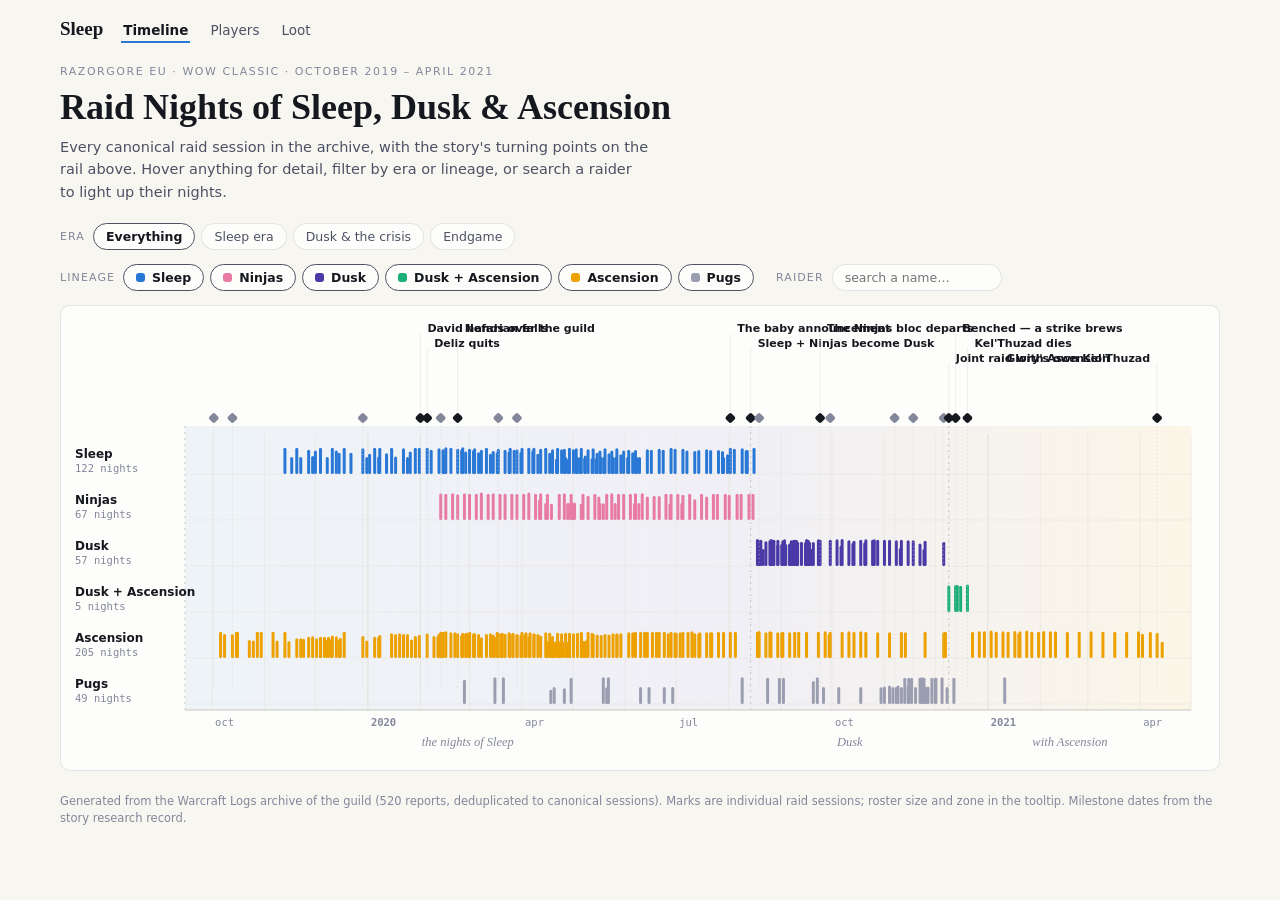
==== index.html @ 6b413aa3 "Mark missed raids in timeline and player strips (fixes #3)" ====
<!doctype html>
<html lang="en">
<head>
<meta charset="utf-8">
<meta name="viewport" content="width=device-width, initial-scale=1">
<title>Sleep — raid nights 2019–2021</title>
<link rel="stylesheet" href="assets/site.css">
<link rel="icon" href="data:image/svg+xml,<svg xmlns=%22http://www.w3.org/2000/svg%22 viewBox=%220 0 100 100%22><text y=%22.9em%22 font-size=%2290%22>🌙</text></svg>">
<script src="assets/shared.js"></script>
</head>
<body>
<div class="wrap">
  <p class="eyebrow">Razorgore EU · WoW Classic · October 2019 – April 2021</p>
  <h1>Raid Nights of Sleep, Dusk &amp; Ascension</h1>
  <p class="lede">
    Every canonical raid session in the archive, with the story's turning
    points on the rail above. Hover anything for detail, filter by era or
    lineage, or search a raider to light up their nights.
  </p>

  <div class="chipgroup" style="margin-bottom:14px; gap:14px 22px;">
    <span class="chipgroup" id="ranges" role="group" aria-label="Time range">
      <span class="grouplabel">Era</span>
      <button class="chip" data-r="all" aria-pressed="true">Everything</button>
      <button class="chip" data-r="sleep" aria-pressed="false">Sleep era</button>
      <button class="chip" data-r="dusk" aria-pressed="false">Dusk &amp; the crisis</button>
      <button class="chip" data-r="end" aria-pressed="false">Endgame</button>
    </span>
    <span class="chipgroup" id="legend" role="group" aria-label="Lineages">
      <span class="grouplabel">Lineage</span>
    </span>
    <span class="chipgroup">
      <span class="grouplabel">Raider</span>
      <input id="player" class="text" list="players" placeholder="search a name…"
             autocomplete="off" spellcheck="false" style="border-radius:999px; width:170px; padding:5px 12px; font-size:12.5px;">
      <datalist id="players"></datalist>
      <button class="chip" id="clearplayer" hidden>clear</button>
    </span>
  </div>
  <p id="playerline" style="margin:-6px 0 12px; font-size:13px; color:var(--ink-2);" hidden></p>

  <div class="board"><svg id="viz" role="img" aria-label="Timeline of raid sessions by guild lineage with story milestones"><text x="20" y="40" fill="var(--muted)">loading…</text></svg></div>

  <footer class="site">
    Generated from the Warcraft Logs archive of the guild (520 reports,
    deduplicated to canonical sessions). Marks are individual raid
    sessions; roster size and zone in the tooltip. Milestone dates from
    the story research record.
  </footer>
</div>

<script>
const MILESTONES = [
  ["2019-10-02","First raid with Artimis","Mixed-guild Molten Core — the earliest confirmed raid containing Artimis.",0],
  ["2019-10-13","The hunter diary begins","Onyxia and an 8/10 Molten Core clear; Artimis starts organizing the hunters.",0],
  ["2019-12-29","Ragnaros down, the Choker drops","The kill screenshot survives; the neck later fuels the guild's first loot dispute.",0],
  ["2020-02-01","David hands over the guild","Discord ownership transfers; Artimis is guild leader in practice.",1],
  ["2020-02-05","Deliz quits","Criticism of healers and the caster-first Choker policy; he leaves the game the same night.",1],
  ["2020-02-13","Blackwing Lair opens","Sleep enters on day one.",0],
  ["2020-02-23","Nefarian falls","BWL 8/8 within ten days.",1],
  ["2020-03-18","First Rejuvenating Gem","Shakey wins the roll the day Fnats steps back.",0],
  ["2020-03-29","Glory's first Binding","Both Garr and Baron Geddon die four times that night across split runs.",0],
  ["2020-08-02","The baby announcement","Nefarian dies twice; Anders tells the raid he is expecting a child and promotes Divinestorm on the spot.",1],
  ["2020-08-14","Sleep + Ninjas become Dusk","A new name from a poll, so neither guild absorbs the other.",1],
  ["2020-08-19","First Dusk AQ40","The preparation machine: resistance sets, rerolled professions, consumable pipelines.",0],
  ["2020-09-24","The Ninjas bloc departs","Nearly the whole ex-Ninjas core raids its last Dusk night; the merger has failed.",1],
  ["2020-09-30","GM crisis","Yeat transfers guild master mid-conflict; Divinestorm manages it remotely.",0],
  ["2020-11-07","Thunderfury","Glory's second Binding drops; the legendary is announced the same evening.",0],
  ["2020-11-18","Nayla leaves","113 logged sessions; felt unequal to the other tanks.",0],
  ["2020-12-06","Dusk enters Naxxramas","Three bosses on the first night.",0],
  ["2020-12-09","Joint raid with Ascension","Exactly 20 from each guild, picking the strongest players.",1],
  ["2020-12-13","Benched — a strike brews","Artimis organizes a protest over veterans losing seats; a 37-minute call resolves it the next day.",1],
  ["2020-12-20","Kel'Thuzad dies","Three wipes, then the last boss of vanilla. 43 names.",1],
  ["2021-04-11","Glory's own Kel'Thuzad","Left out of the first kill, the guild's most-attended raider gets his — in the archive's final report.",1]
];
const ERAS = [
  ["2019-09-15","2020-08-14","the nights of Sleep"],
  ["2020-08-14","2020-12-09","Dusk"],
  ["2020-12-09","2021-05-01","with Ascension"]
];
const RANGES = {
  all:   ["2019-09-15","2021-05-01"],
  sleep: ["2019-09-15","2020-08-20"],
  dusk:  ["2020-08-01","2020-12-12"],
  end:   ["2020-11-25","2021-04-20"]
};

renderNav("index.html");

let SESSIONS = [];
let PLAYERS = new Map();
let playerByLower = new Map();
const visible = Object.fromEntries(LANES.map((l) => [l.key, true]));
let range = "all";
let playerSet = null;
let playerName = null;

const svg = document.getElementById("viz");

function render() {
  if (!SESSIONS.length) return;
  svg.innerHTML = "";
  const [d0, d1] = RANGES[range];
  const t0 = T(d0), t1 = T(d1);
  const boardW = Math.max(760, Math.min(1140, svg.parentNode.clientWidth - 12));
  const left = 118, right = 16, railH = 118, laneH = 46, axisH = 52;
  const lanes = LANES.filter((l) => visible[l.key]);
  const H = railH + lanes.length * laneH + axisH;
  svg.setAttribute("viewBox", `0 0 ${boardW} ${H}`);
  svg.setAttribute("width", boardW);
  svg.setAttribute("height", H);
  const plotW = boardW - left - right;
  const X = (t) => left + ((t - t0) / (t1 - t0)) * plotW;

  const defs = svgEl("defs", {}, svg);
  const grad = svgEl("linearGradient", { id: "sky", x1: 0, x2: 1, y1: 0, y2: 0 }, defs);
  for (const [off, col] of [[0, "var(--sky-a)"], [0.55, "var(--sky-b)"], [1, "var(--sky-c)"]]) {
    svgEl("stop", { offset: off, "stop-color": col }, grad);
  }
  svgEl("rect", { x: left, y: railH - 8, width: plotW, height: lanes.length * laneH + 8, fill: "url(#sky)" }, svg);

  for (const [a, b, name] of ERAS) {
    const xa = Math.max(left, X(T(a))), xb = Math.min(left + plotW, X(T(b)));
    if (xb - xa < 30) continue;
    svgEl("line", { x1: xa, y1: railH - 8, x2: xa, y2: railH + lanes.length * laneH, stroke: "var(--baseline)", "stroke-dasharray": "2 4" }, svg);
    const label = svgEl("text", { x: (xa + xb) / 2, y: railH + lanes.length * laneH + 36, "text-anchor": "middle", "font-style": "italic", "font-size": "12.5", fill: "var(--muted)", "font-family": '"Iowan Old Style","Palatino Linotype",Palatino,Georgia,serif' }, svg);
    label.textContent = name;
  }
  const start = new Date(t0);
  start.setUTCDate(1);
  for (let d = new Date(start); d.getTime() <= t1; d.setUTCMonth(d.getUTCMonth() + 1)) {
    const x = X(d.getTime());
    if (x < left || x > left + plotW) continue;
    svgEl("line", { x1: x, y1: railH, x2: x, y2: railH + lanes.length * laneH, stroke: "var(--grid)", "stroke-width": d.getUTCMonth() === 0 ? 1.4 : 0.7 }, svg);
    const showLabel = range === "all" ? d.getUTCMonth() % 3 === 0 : true;
    if (showLabel) {
      const fmt = d.getUTCMonth() === 0
        ? String(d.getUTCFullYear())
        : d.toLocaleDateString("en", { month: "short", timeZone: "UTC" }).toLowerCase();
      const t = svgEl("text", { x: x + 3, y: railH + lanes.length * laneH + 16, "font-size": "10.5", fill: "var(--muted)", "font-family": "ui-monospace,Menlo,monospace" }, svg);
      t.textContent = fmt;
      if (d.getUTCMonth() === 0) t.setAttribute("font-weight", "700");
    }
  }
  svgEl("line", { x1: left, y1: railH + lanes.length * laneH, x2: left + plotW, y2: railH + lanes.length * laneH, stroke: "var(--baseline)" }, svg);

  const counts = {};
  const dayIndex = {};
  lanes.forEach((lane, i) => {
    const y = railH + i * laneH;
    svgEl("line", { x1: left, y1: y + laneH - 6, x2: left + plotW, y2: y + laneH - 6, stroke: "var(--grid)", "stroke-width": 0.6 }, svg);
    const lab = svgEl("text", { x: 8, y: y + laneH / 2 + 1, "font-size": "12", "font-weight": "600", fill: "var(--ink)" }, svg);
    lab.textContent = lane.label;
    counts[lane.key] = { node: svgEl("text", { x: 8, y: y + laneH / 2 + 15, "font-size": "10.5", fill: "var(--muted)", "font-family": "ui-monospace,Menlo,monospace" }, svg), n: 0 };
  });

  // Player view: "missed" means a night inside the player's active window,
  // in a lineage they actually raided with, that they did not attend.
  let tenure = null;
  let playerLanes = null;
  if (playerSet) {
    const indices = PLAYERS.get(playerName);
    tenure = [T(SESSIONS[indices[0]].date), T(SESSIONS[indices[indices.length - 1]].date)];
    playerLanes = new Set(indices.map((i) => SESSIONS[i].identity));
  }
  const tenureTotals = {};

  SESSIONS.forEach((s, sIdx) => {
    if (!visible[s.identity]) return;
    const t = T(s.date);
    if (t < t0 || t > t1) return;
    const laneIndex = lanes.findIndex((l) => l.key === s.identity);
    if (laneIndex < 0) return;
    const attended = playerSet ? playerSet.has(sIdx) : true;
    let state = "attended";
    if (playerSet && !attended) {
      state =
        t >= tenure[0] && t <= tenure[1] && playerLanes.has(s.identity)
          ? "missed"
          : "outside";
    }
    if (attended) counts[s.identity].n += 1;
    if (state !== "outside") {
      tenureTotals[s.identity] = (tenureTotals[s.identity] ?? 0) + 1;
    }
    const dupKey = s.identity + s.date;
    const dup = (dayIndex[dupKey] = (dayIndex[dupKey] ?? -1) + 1);
    const laneBase = railH + laneIndex * laneH + laneH - 6;
    const h = 8 + Math.min(20, s.rosterCount / 2.2);
    const attrs = {
      x: X(t) - 1.5 + dup * 4,
      y: laneBase - h,
      width: 3,
      height: h,
      rx: 1.5,
      fill: LANE[s.identity].color
    };
    if (state === "attended") {
      attrs["fill-opacity"] = 1;
      attrs.stroke = "rgba(0,0,0,0)";
      attrs["stroke-width"] = 7;
    } else if (state === "missed") {
      attrs["fill-opacity"] = 0.14;
      attrs.stroke = LANE[s.identity].color;
      attrs["stroke-opacity"] = 0.75;
      attrs["stroke-width"] = 1;
    } else {
      attrs["fill-opacity"] = 0.07;
      attrs.stroke = "rgba(0,0,0,0)";
      attrs["stroke-width"] = 7;
    }
    const mark = svgEl("rect", attrs, svg);
    const hit = state === "missed"
      ? svgEl("rect", {
          x: attrs.x - 3, y: attrs.y - 3, width: 9, height: h + 6,
          fill: "rgba(0,0,0,0)"
        }, svg)
      : mark;
    const withPlayer = !playerSet
      ? ""
      : state === "attended"
        ? ` · with ${esc(playerName)}`
        : state === "missed"
          ? ` · ${esc(playerName)} missed this one`
          : ` · outside ${esc(playerName)}'s time`;
    const html = `<div class="t-date">${s.date}</div><div class="t-title">${esc(s.zone)}</div>` +
      `<div>${LANE[s.identity].label} · ${s.rosterCount} in the roster${withPlayer}</div>`;
    hit.addEventListener("mousemove", (evt) => showTip(html, evt));
    hit.addEventListener("mouseleave", hideTip);
  });
  for (const key of Object.keys(counts)) {
    counts[key].node.textContent = playerSet
      ? `${counts[key].n}/${tenureTotals[key] ?? 0} with ${playerName}`
      : counts[key].n + " nights";
  }

  let visibleIndex = 0;
  for (const [d, title, blurb, major] of MILESTONES) {
    const t = T(d);
    if (t < t0 || t > t1) continue;
    const x = X(t);
    const row = visibleIndex % 3;
    visibleIndex += 1;
    const yDot = railH - 16;
    svgEl("line", { x1: x, y1: yDot, x2: x, y2: railH + lanes.length * laneH - 20, stroke: "var(--baseline)", "stroke-width": 0.6, "stroke-dasharray": "1 3" }, svg);
    const dot = svgEl("rect", { x: x - 4, y: yDot - 4, width: 8, height: 8, rx: 2, transform: `rotate(45 ${x} ${yDot})`, fill: major ? "var(--ink)" : "var(--muted)", stroke: "rgba(0,0,0,0)", "stroke-width": 12, tabindex: 0, role: "img", "aria-label": `${d}: ${title}. ${blurb}` }, svg);
    const html = `<div class="t-date">${d}</div><div class="t-title">${esc(title)}</div><div>${esc(blurb)}</div>`;
    dot.addEventListener("mousemove", (evt) => showTip(html, evt));
    dot.addEventListener("mouseleave", hideTip);
    dot.addEventListener("focus", () => {
      const r = dot.getBoundingClientRect();
      showTip(html, { clientX: r.left + 8, clientY: r.bottom + 4 });
    });
    dot.addEventListener("blur", hideTip);
    if (major || range !== "all") {
      const anchor = x > left + plotW - 130 ? "end" : "start";
      const label = svgEl("text", {
        x: anchor === "start" ? x + 7 : x - 7,
        y: 16 + row * 15,
        "text-anchor": anchor,
        "font-size": "11",
        fill: major ? "var(--ink)" : "var(--ink-2)",
        "font-weight": major ? "600" : "400"
      }, svg);
      label.textContent = title;
      svgEl("line", { x1: x, y1: 18 + row * 15, x2: x, y2: yDot - 6, stroke: "var(--grid)", "stroke-width": 0.6 }, svg);
    }
  }
}

const legendBox = document.getElementById("legend");
for (const lane of LANES) {
  const b = document.createElement("button");
  b.className = "chip";
  b.style.display = "inline-flex";
  b.style.alignItems = "center";
  b.style.gap = "7px";
  b.setAttribute("aria-pressed", "true");
  b.innerHTML = `<span class="dot" style="background:${lane.color}"></span>${lane.label}`;
  b.addEventListener("click", () => {
    visible[lane.key] = !visible[lane.key];
    b.setAttribute("aria-pressed", String(visible[lane.key]));
    b.style.opacity = visible[lane.key] ? "1" : "0.42";
    render();
  });
  legendBox.appendChild(b);
}

document.getElementById("ranges").addEventListener("click", (evt) => {
  const b = evt.target.closest("button[data-r]");
  if (!b) return;
  range = b.dataset.r;
  for (const chip of document.querySelectorAll("#ranges .chip")) {
    chip.setAttribute("aria-pressed", String(chip === b));
  }
  render();
});

const playerInput = document.getElementById("player");
const clearButton = document.getElementById("clearplayer");
const playerLine = document.getElementById("playerline");
function setPlayer(raw) {
  const name = playerByLower.get(String(raw).trim().toLowerCase());
  if (!name) {
    playerSet = null;
    playerName = null;
    clearButton.hidden = true;
    playerLine.hidden = true;
    render();
    return;
  }
  playerName = name;
  const indices = PLAYERS.get(name);
  playerSet = new Set(indices);
  const first = SESSIONS[indices[0]].date;
  const last = SESSIONS[indices[indices.length - 1]].date;
  playerLine.innerHTML =
    `<strong>${esc(name)}</strong> — ${indices.length} raid nights, ${first} to ${last}. ` +
    `Solid marks: nights with ${esc(name)}. Outlined: nights their lineage ` +
    `raided without them. Faint: outside their time. ` +
    `<a href="${playerLink(name)}">Open player page</a>`;
  playerLine.hidden = false;
  clearButton.hidden = false;
  render();
}
playerInput.addEventListener("change", () => setPlayer(playerInput.value));
clearButton.addEventListener("click", () => {
  playerInput.value = "";
  setPlayer("");
});
addEventListener("resize", render);

loadRaids().then((data) => {
  SESSIONS = data.sessions;
  PLAYERS = buildPlayerIndex(SESSIONS);
  playerByLower = new Map([...PLAYERS.keys()].map((n) => [n.toLowerCase(), n]));
  const datalist = document.getElementById("players");
  for (const name of [...PLAYERS.keys()].sort()) {
    const option = document.createElement("option");
    option.value = name;
    datalist.appendChild(option);
  }
  render();
});
</script>
</body>
</html>
---- assets/site.css ----
:root {
  color-scheme: light;
  --page: #f7f6f1;
  --surface: #fdfdfb;
  --ink: #16181f;
  --ink-2: #4d5163;
  --muted: #83879a;
  --grid: #e6e5dd;
  --baseline: #c9c8bd;
  --ring: rgba(22, 24, 31, 0.10);
  --sleep: #2a78d6;
  --ninjas: #e87ba4;
  --dusk: #4a3aa7;
  --joint: #1baf7a;
  --ascension: #eda100;
  --pug: #9a9eb0;
  --wash: rgba(42, 120, 214, 0.06);
  --sky-a: rgba(42, 120, 214, 0.07);
  --sky-b: rgba(74, 58, 167, 0.07);
  --sky-c: rgba(237, 161, 0, 0.08);
  --tooltip-bg: #ffffff;
}
@media (prefers-color-scheme: dark) {
  :root {
    color-scheme: dark;
    --page: #0e1220;
    --surface: #171d31;
    --ink: #f2f3f7;
    --ink-2: #b8bdd1;
    --muted: #7d84a0;
    --grid: #262d47;
    --baseline: #333b5c;
    --ring: rgba(255, 255, 255, 0.08);
    --sleep: #3987e5;
    --ninjas: #d55181;
    --dusk: #9085e9;
    --joint: #199e70;
    --ascension: #c98500;
    --pug: #6f7590;
    --wash: rgba(57, 135, 229, 0.09);
    --sky-a: rgba(57, 135, 229, 0.10);
    --sky-b: rgba(144, 133, 233, 0.09);
    --sky-c: rgba(201, 133, 0, 0.10);
    --tooltip-bg: #1f2640;
  }
}

* { box-sizing: border-box; }
body {
  background: var(--page);
  color: var(--ink);
  font-family: system-ui, -apple-system, "Segoe UI", sans-serif;
  margin: 0;
  padding: 0 18px 48px;
}
.wrap { max-width: 1160px; margin: 0 auto; }

nav.site {
  display: flex;
  align-items: baseline;
  gap: 18px;
  padding: 18px 0 14px;
  flex-wrap: wrap;
}
nav.site .brand {
  font-family: "Iowan Old Style", "Palatino Linotype", Palatino, Georgia, serif;
  font-weight: 600;
  font-size: 19px;
  color: var(--ink);
  text-decoration: none;
}
nav.site a.item {
  color: var(--ink-2);
  text-decoration: none;
  font-size: 13.5px;
  padding: 3px 2px;
  border-bottom: 2px solid transparent;
}
nav.site a.item:hover { color: var(--ink); }
nav.site a.item[aria-current="page"] {
  color: var(--ink);
  font-weight: 600;
  border-bottom-color: var(--sleep);
}

.eyebrow {
  font-size: 11px;
  letter-spacing: 0.14em;
  text-transform: uppercase;
  color: var(--muted);
  margin: 8px 0 10px;
}
h1 {
  font-family: "Iowan Old Style", "Palatino Linotype", Palatino, Georgia, serif;
  font-weight: 600;
  font-size: clamp(24px, 3.6vw, 36px);
  line-height: 1.1;
  margin: 0 0 8px;
  text-wrap: balance;
}
.lede {
  color: var(--ink-2);
  max-width: 64ch;
  font-size: 14.5px;
  line-height: 1.55;
  margin: 0 0 20px;
}
a { color: var(--sleep); }

.card {
  background: var(--surface);
  border: 1px solid var(--ring);
  border-radius: 10px;
  padding: 16px 18px;
}
.board {
  background: var(--surface);
  border: 1px solid var(--ring);
  border-radius: 10px;
  padding: 10px 6px 4px;
  overflow-x: auto;
}
input.text {
  font: inherit;
  font-size: 13px;
  color: var(--ink);
  background: var(--surface);
  border: 1px solid var(--ring);
  border-radius: 8px;
  padding: 8px 12px;
}
input.text:focus-visible { outline: 2px solid var(--sleep); outline-offset: 1px; }
button.chip {
  font: inherit;
  font-size: 12.5px;
  color: var(--ink-2);
  background: var(--surface);
  border: 1px solid var(--ring);
  border-radius: 999px;
  padding: 5px 12px;
  cursor: pointer;
}
button.chip:hover { border-color: var(--muted); }
button.chip:focus-visible { outline: 2px solid var(--sleep); outline-offset: 1px; }
button.chip[aria-pressed="true"] {
  color: var(--ink);
  border-color: var(--ink-2);
  font-weight: 600;
}
.chipgroup { display: flex; flex-wrap: wrap; gap: 6px; align-items: center; }
.grouplabel {
  font-size: 11px;
  letter-spacing: 0.1em;
  text-transform: uppercase;
  color: var(--muted);
  margin-right: 2px;
}
.dot { width: 9px; height: 9px; border-radius: 3px; display: inline-block; flex: none; }

table.data { border-collapse: collapse; width: 100%; font-size: 13px; }
table.data th {
  text-align: left;
  font-size: 10.5px;
  letter-spacing: 0.08em;
  text-transform: uppercase;
  color: var(--muted);
  font-weight: 600;
  padding: 6px 8px;
  border-bottom: 1px solid var(--grid);
  position: sticky;
  top: 0;
  background: var(--surface);
}
table.data td {
  padding: 5px 8px;
  border-bottom: 1px solid var(--grid);
  vertical-align: baseline;
}
td.num, .mono {
  font-family: ui-monospace, "SF Mono", Menlo, monospace;
  font-variant-numeric: tabular-nums;
  font-size: 12px;
}
.mutetext { color: var(--muted); }

#tip {
  position: fixed;
  pointer-events: none;
  background: var(--tooltip-bg);
  color: var(--ink);
  border: 1px solid var(--ring);
  border-radius: 8px;
  box-shadow: 0 6px 22px rgba(0, 0, 0, 0.25);
  padding: 9px 12px;
  font-size: 12.5px;
  line-height: 1.45;
  max-width: 300px;
  display: none;
  z-index: 10;
}
#tip .t-date { font-family: ui-monospace, Menlo, monospace; color: var(--muted); font-size: 11px; }
#tip .t-title { font-weight: 600; }

footer.site {
  color: var(--muted);
  font-size: 11.5px;
  margin-top: 22px;
  line-height: 1.5;
}
.loading { color: var(--muted); padding: 40px 10px; text-align: center; }
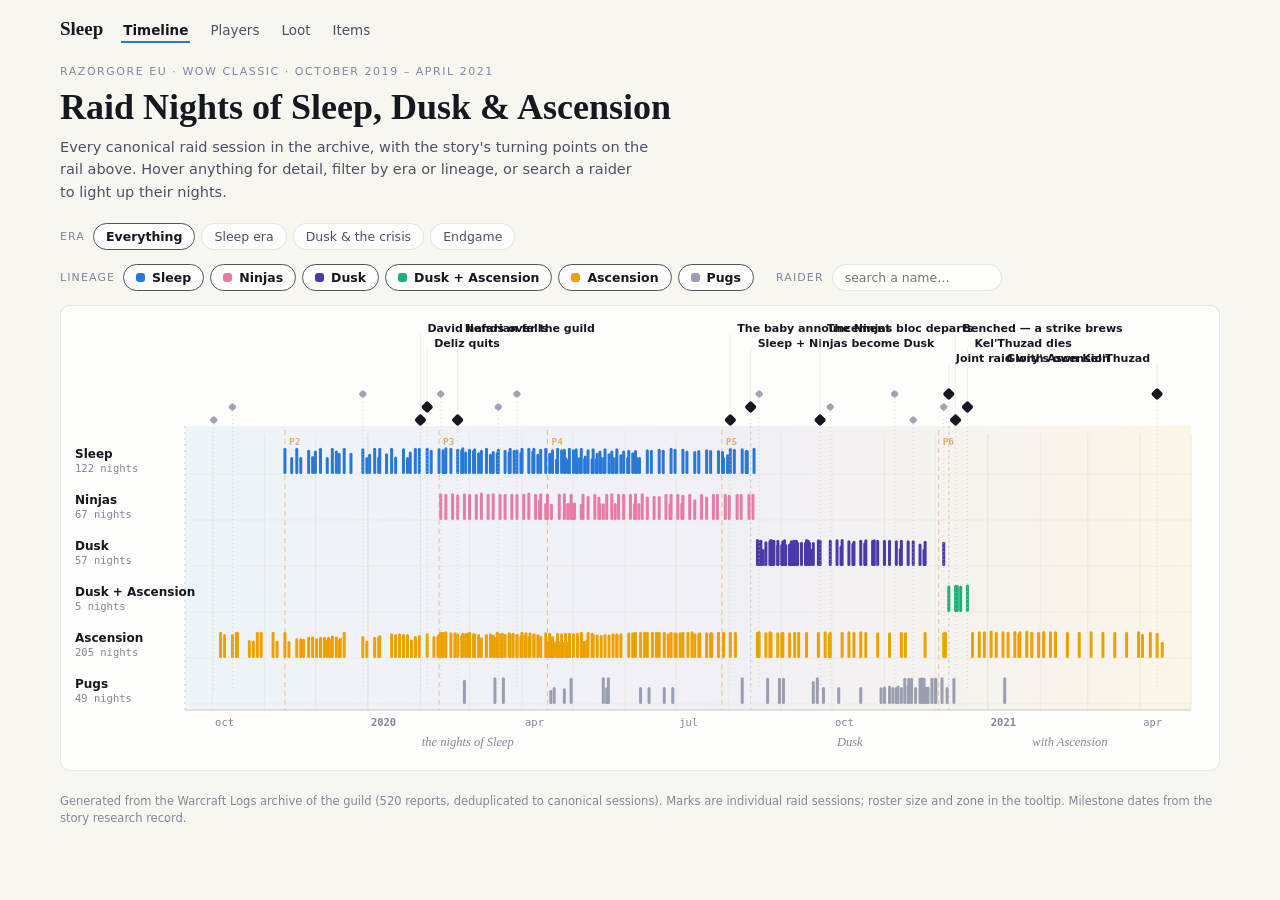
==== commit c733facc: "Timeline: phase unlock markers and staggered milestone dots (fixes #7, fixes #8)" ====
--- a/index.html
+++ b/index.html
@@ -73,6 +73,14 @@
   ["2020-12-20","Kel'Thuzad dies","Three wipes, then the last boss of vanilla. 43 names.",1],
   ["2021-04-11","Glory's own Kel'Thuzad","Left out of the first kill, the guild's most-attended raider gets his — in the archive's final report.",1]
 ];
+const PHASES = [
+  ["2019-08-27", "P1", "Molten Core & Onyxia available from launch"],
+  ["2019-11-13", "P2", "Dire Maul, Kazzak & Azuregos"],
+  ["2020-02-12", "P3", "Blackwing Lair opens"],
+  ["2020-04-16", "P4", "Zul'Gurub opens"],
+  ["2020-07-28", "P5", "Ahn'Qiraj war effort begins"],
+  ["2020-12-03", "P6", "Naxxramas opens"],
+];
 const ERAS = [
   ["2019-09-15","2020-08-14","the nights of Sleep"],
   ["2020-08-14","2020-12-09","Dusk"],
@@ -143,6 +151,26 @@
     }
   }
   svgEl("line", { x1: left, y1: railH + lanes.length * laneH, x2: left + plotW, y2: railH + lanes.length * laneH, stroke: "var(--baseline)" }, svg);
+
+  for (const [d, tag, what] of PHASES) {
+    const t = T(d);
+    if (t < t0 || t > t1) continue;
+    const x = X(t);
+    const line = svgEl("line", {
+      x1: x, y1: railH - 4, x2: x, y2: railH + lanes.length * laneH,
+      stroke: "#e0af68", "stroke-width": 1.1, "stroke-dasharray": "5 4", "stroke-opacity": 0.65,
+    }, svg);
+    const lbl = svgEl("text", {
+      x: x + 4, y: railH + 11, "font-size": "9.5", fill: "#e0af68",
+      "font-family": "ui-monospace,Menlo,monospace", "font-weight": "700",
+    }, svg);
+    lbl.textContent = tag;
+    const tipHtml = `<div class="t-date">${d}</div><div class="t-title">Phase ${tag.slice(1)}</div><div>${esc(what)}</div>`;
+    for (const el of [line, lbl]) {
+      el.addEventListener("mousemove", (evt) => showTip(tipHtml, evt));
+      el.addEventListener("mouseleave", hideTip);
+    }
+  }
 
   const counts = {};
   const dayIndex = {};
@@ -241,9 +269,10 @@
     const x = X(t);
     const row = visibleIndex % 3;
     visibleIndex += 1;
-    const yDot = railH - 16;
+    const yDot = railH - 14 - row * 13;
+    const r = major ? 4.5 : 3.2;
     svgEl("line", { x1: x, y1: yDot, x2: x, y2: railH + lanes.length * laneH - 20, stroke: "var(--baseline)", "stroke-width": 0.6, "stroke-dasharray": "1 3" }, svg);
-    const dot = svgEl("rect", { x: x - 4, y: yDot - 4, width: 8, height: 8, rx: 2, transform: `rotate(45 ${x} ${yDot})`, fill: major ? "var(--ink)" : "var(--muted)", stroke: "rgba(0,0,0,0)", "stroke-width": 12, tabindex: 0, role: "img", "aria-label": `${d}: ${title}. ${blurb}` }, svg);
+    const dot = svgEl("rect", { x: x - r, y: yDot - r, width: r * 2, height: r * 2, rx: 2, transform: `rotate(45 ${x} ${yDot})`, fill: major ? "var(--ink)" : "var(--muted)", "fill-opacity": major ? 1 : 0.75, stroke: "rgba(0,0,0,0)", "stroke-width": 14, tabindex: 0, role: "img", "aria-label": `${d}: ${title}. ${blurb}` }, svg);
     const html = `<div class="t-date">${d}</div><div class="t-title">${esc(title)}</div><div>${esc(blurb)}</div>`;
     dot.addEventListener("mousemove", (evt) => showTip(html, evt));
     dot.addEventListener("mouseleave", hideTip);
@@ -263,7 +292,7 @@
         "font-weight": major ? "600" : "400"
       }, svg);
       label.textContent = title;
-      svgEl("line", { x1: x, y1: 18 + row * 15, x2: x, y2: yDot - 6, stroke: "var(--grid)", "stroke-width": 0.6 }, svg);
+      svgEl("line", { x1: x, y1: 18 + row * 15, x2: x, y2: yDot - r - 2, stroke: "var(--grid)", "stroke-width": 0.6 }, svg);
     }
   }
 }
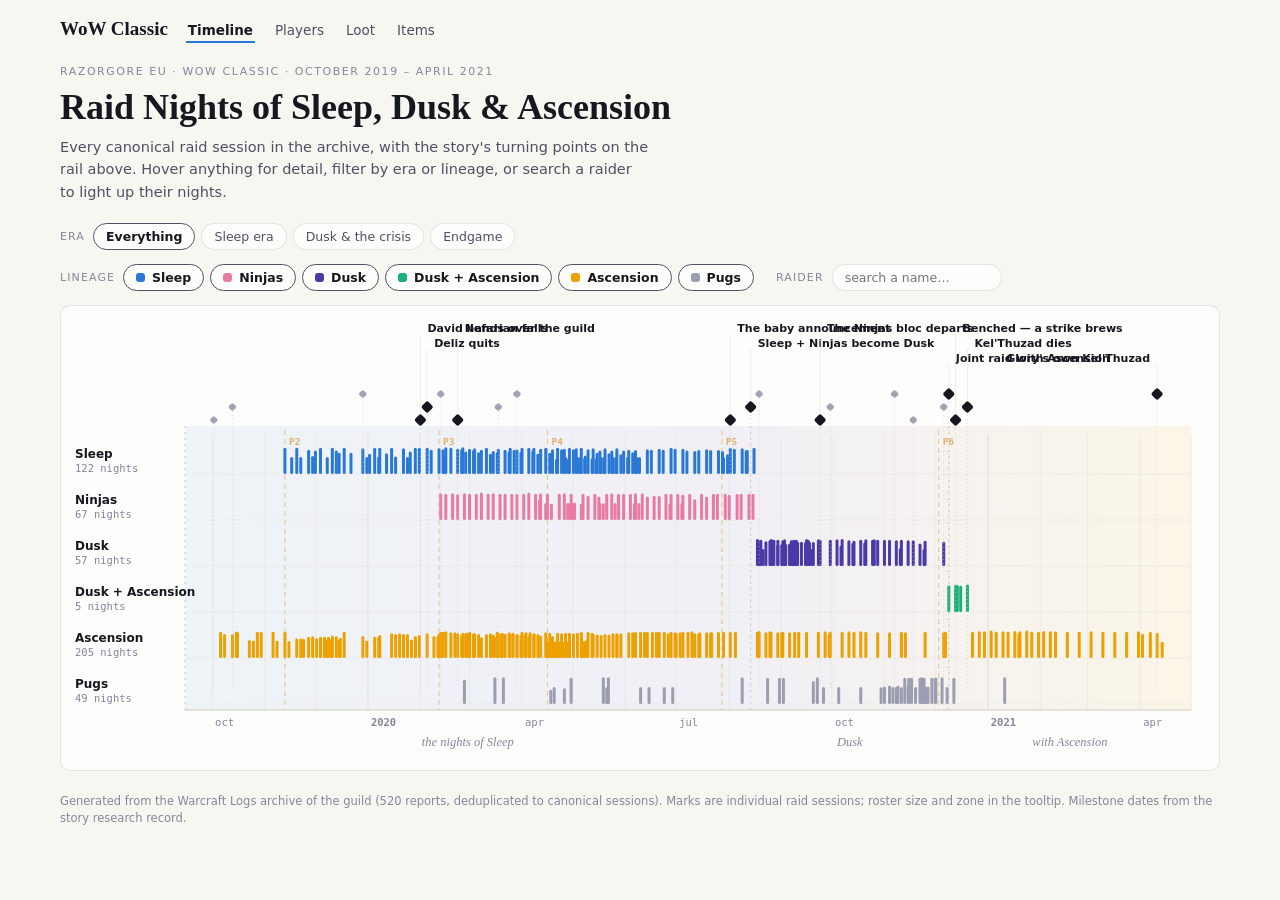
==== commit fdac6d95: "Add raid night pages with notes; link from timeline and player logs; rebrand nav (fixes #12)" ====
--- a/index.html
+++ b/index.html
@@ -80,6 +80,7 @@
   ["2020-04-16", "P4", "Zul'Gurub opens"],
   ["2020-07-28", "P5", "Ahn'Qiraj war effort begins"],
   ["2020-12-03", "P6", "Naxxramas opens"],
+  ["2021-05-18", "TBC", "Burning Crusade pre-patch — the Classic era ends"],
 ];
 const ERAS = [
   ["2019-09-15","2020-08-14","the nights of Sleep"],
@@ -165,7 +166,7 @@
       "font-family": "ui-monospace,Menlo,monospace", "font-weight": "700",
     }, svg);
     lbl.textContent = tag;
-    const tipHtml = `<div class="t-date">${d}</div><div class="t-title">Phase ${tag.slice(1)}</div><div>${esc(what)}</div>`;
+    const tipHtml = `<div class="t-date">${d}</div><div class="t-title">${tag === "TBC" ? "The Burning Crusade" : `Phase ${tag.slice(1)}`}</div><div>${esc(what)}</div>`;
     for (const el of [line, lbl]) {
       el.addEventListener("mousemove", (evt) => showTip(tipHtml, evt));
       el.addEventListener("mouseleave", hideTip);
@@ -255,6 +256,8 @@
       `<div>${LANE[s.identity].label} · ${s.rosterCount} in the roster${withPlayer}</div>`;
     hit.addEventListener("mousemove", (evt) => showTip(html, evt));
     hit.addEventListener("mouseleave", hideTip);
+    hit.style.cursor = "pointer";
+    hit.addEventListener("click", () => { location.href = `raid.html#${s.id}`; });
   });
   for (const key of Object.keys(counts)) {
     counts[key].node.textContent = playerSet
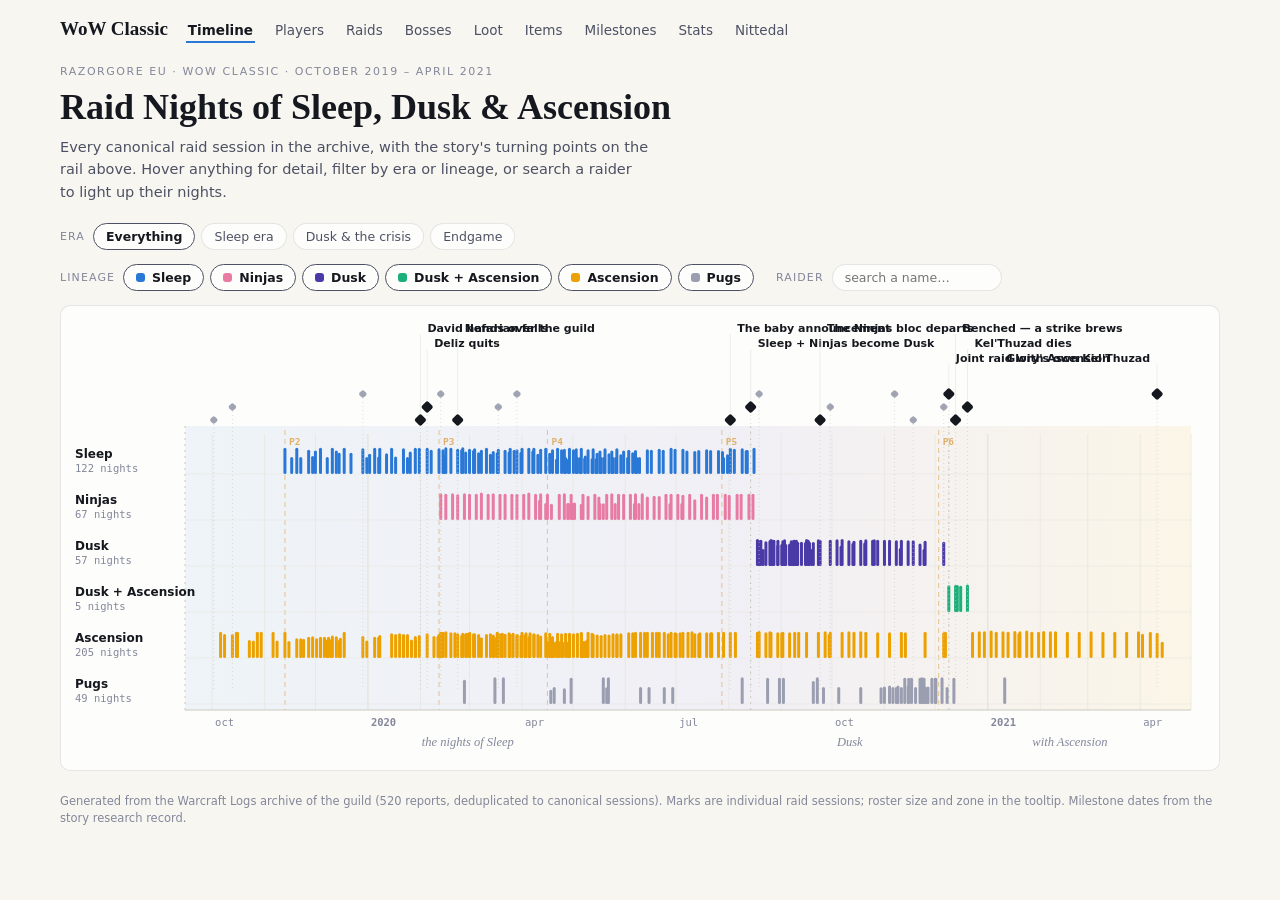
==== commit b26b1a59: "Add statistics and milestones pages; auto-link player names in bios and notes (refs #4)" ====
--- a/index.html
+++ b/index.html
@@ -50,38 +50,6 @@
 </div>
 
 <script>
-const MILESTONES = [
-  ["2019-10-02","First raid with Artimis","Mixed-guild Molten Core — the earliest confirmed raid containing Artimis.",0],
-  ["2019-10-13","The hunter diary begins","Onyxia and an 8/10 Molten Core clear; Artimis starts organizing the hunters.",0],
-  ["2019-12-29","Ragnaros down, the Choker drops","The kill screenshot survives; the neck later fuels the guild's first loot dispute.",0],
-  ["2020-02-01","David hands over the guild","Discord ownership transfers; Artimis is guild leader in practice.",1],
-  ["2020-02-05","Deliz quits","Criticism of healers and the caster-first Choker policy; he leaves the game the same night.",1],
-  ["2020-02-13","Blackwing Lair opens","Sleep enters on day one.",0],
-  ["2020-02-23","Nefarian falls","BWL 8/8 within ten days.",1],
-  ["2020-03-18","First Rejuvenating Gem","Shakey wins the roll the day Fnats steps back.",0],
-  ["2020-03-29","Glory's first Binding","Both Garr and Baron Geddon die four times that night across split runs.",0],
-  ["2020-08-02","The baby announcement","Nefarian dies twice; Anders tells the raid he is expecting a child and promotes Divinestorm on the spot.",1],
-  ["2020-08-14","Sleep + Ninjas become Dusk","A new name from a poll, so neither guild absorbs the other.",1],
-  ["2020-08-19","First Dusk AQ40","The preparation machine: resistance sets, rerolled professions, consumable pipelines.",0],
-  ["2020-09-24","The Ninjas bloc departs","Nearly the whole ex-Ninjas core raids its last Dusk night; the merger has failed.",1],
-  ["2020-09-30","GM crisis","Yeat transfers guild master mid-conflict; Divinestorm manages it remotely.",0],
-  ["2020-11-07","Thunderfury","Glory's second Binding drops; the legendary is announced the same evening.",0],
-  ["2020-11-18","Nayla leaves","113 logged sessions; felt unequal to the other tanks.",0],
-  ["2020-12-06","Dusk enters Naxxramas","Three bosses on the first night.",0],
-  ["2020-12-09","Joint raid with Ascension","Exactly 20 from each guild, picking the strongest players.",1],
-  ["2020-12-13","Benched — a strike brews","Artimis organizes a protest over veterans losing seats; a 37-minute call resolves it the next day.",1],
-  ["2020-12-20","Kel'Thuzad dies","Three wipes, then the last boss of vanilla. 43 names.",1],
-  ["2021-04-11","Glory's own Kel'Thuzad","Left out of the first kill, the guild's most-attended raider gets his — in the archive's final report.",1]
-];
-const PHASES = [
-  ["2019-08-27", "P1", "Molten Core & Onyxia available from launch"],
-  ["2019-11-13", "P2", "Dire Maul, Kazzak & Azuregos"],
-  ["2020-02-12", "P3", "Blackwing Lair opens"],
-  ["2020-04-16", "P4", "Zul'Gurub opens"],
-  ["2020-07-28", "P5", "Ahn'Qiraj war effort begins"],
-  ["2020-12-03", "P6", "Naxxramas opens"],
-  ["2021-05-18", "TBC", "Burning Crusade pre-patch — the Classic era ends"],
-];
 const ERAS = [
   ["2019-09-15","2020-08-14","the nights of Sleep"],
   ["2020-08-14","2020-12-09","Dusk"],
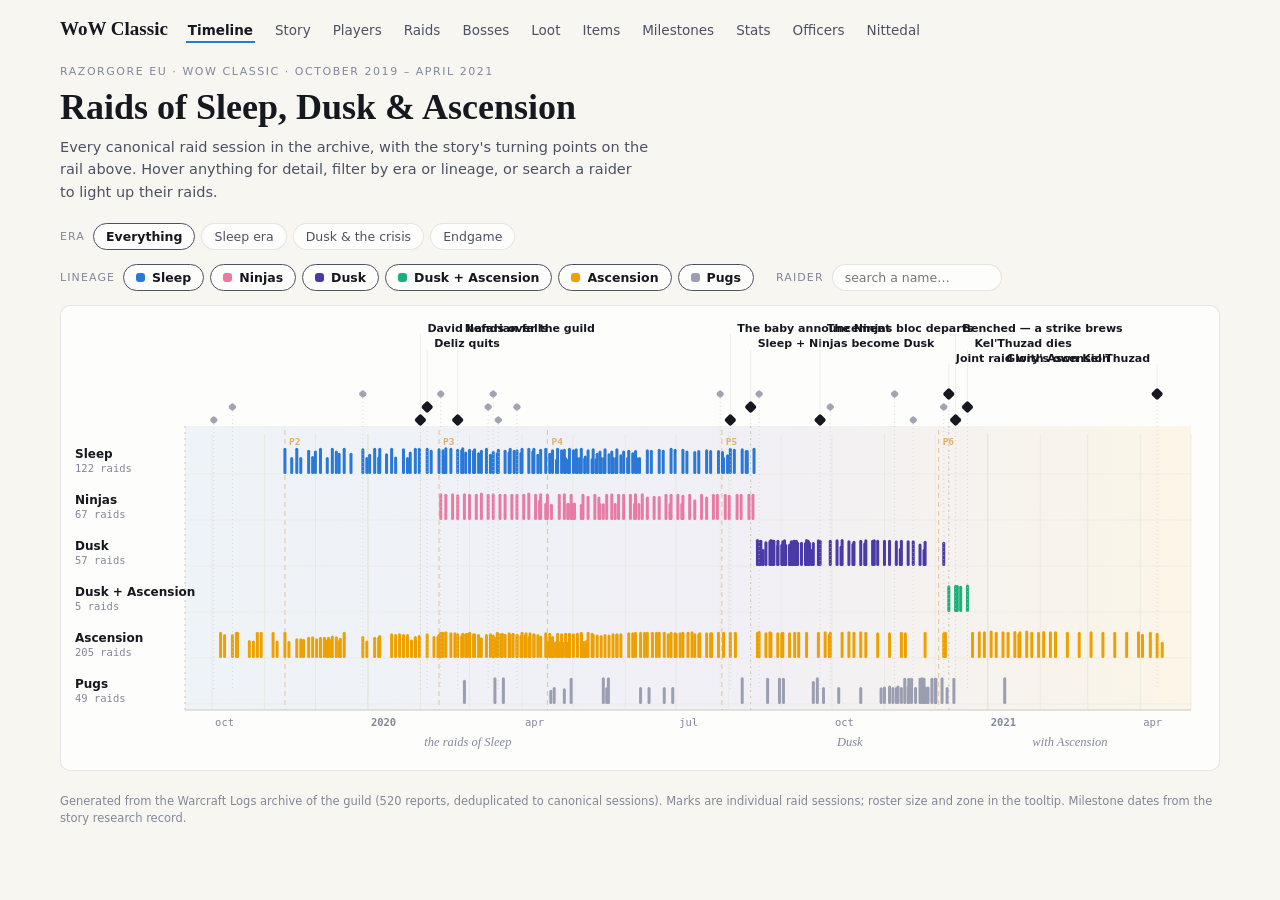
==== commit efc2c4c8: "Fold alt attendance into raid totals (fixes #25) Co-authored-by: Copilot <223556219+Copilot@users.no" ====
--- a/index.html
+++ b/index.html
@@ -3,7 +3,7 @@
 <head>
 <meta charset="utf-8">
 <meta name="viewport" content="width=device-width, initial-scale=1">
-<title>Sleep — raid nights 2019–2021</title>
+<title>Sleep — raids 2019–2021</title>
 <link rel="stylesheet" href="assets/site.css">
 <link rel="icon" href="data:image/svg+xml,<svg xmlns=%22http://www.w3.org/2000/svg%22 viewBox=%220 0 100 100%22><text y=%22.9em%22 font-size=%2290%22>🌙</text></svg>">
 <script src="assets/shared.js"></script>
@@ -11,11 +11,11 @@
 <body>
 <div class="wrap">
   <p class="eyebrow">Razorgore EU · WoW Classic · October 2019 – April 2021</p>
-  <h1>Raid Nights of Sleep, Dusk &amp; Ascension</h1>
+  <h1>Raids of Sleep, Dusk &amp; Ascension</h1>
   <p class="lede">
     Every canonical raid session in the archive, with the story's turning
     points on the rail above. Hover anything for detail, filter by era or
-    lineage, or search a raider to light up their nights.
+    lineage, or search a raider to light up their raids.
   </p>
 
   <div class="chipgroup" style="margin-bottom:14px; gap:14px 22px;">
@@ -51,7 +51,7 @@
 
 <script>
 const ERAS = [
-  ["2019-09-15","2020-08-14","the nights of Sleep"],
+  ["2019-09-15","2020-08-14","the raids of Sleep"],
   ["2020-08-14","2020-12-09","Dusk"],
   ["2020-12-09","2021-05-01","with Ascension"]
 ];
@@ -66,11 +66,16 @@
 
 let SESSIONS = [];
 let PLAYERS = new Map();
+let BIOS = null;
 let playerByLower = new Map();
 const visible = Object.fromEntries(LANES.map((l) => [l.key, true]));
 let range = "all";
 let playerSet = null;
 let playerName = null;
+
+function playerRaidIndices(name) {
+  return foldedPlayerRaidIndices(name, PLAYERS, BIOS);
+}
 
 const svg = document.getElementById("viz");
 
@@ -156,7 +161,7 @@
   let tenure = null;
   let playerLanes = null;
   if (playerSet) {
-    const indices = PLAYERS.get(playerName);
+    const indices = playerRaidIndices(playerName);
     tenure = [T(SESSIONS[indices[0]].date), T(SESSIONS[indices[indices.length - 1]].date)];
     playerLanes = new Set(indices.map((i) => SESSIONS[i].identity));
   }
@@ -230,7 +235,7 @@
   for (const key of Object.keys(counts)) {
     counts[key].node.textContent = playerSet
       ? `${counts[key].n}/${tenureTotals[key] ?? 0} with ${playerName}`
-      : counts[key].n + " nights";
+      : counts[key].n + " raids";
   }
 
   let visibleIndex = 0;
@@ -310,13 +315,13 @@
     return;
   }
   playerName = name;
-  const indices = PLAYERS.get(name);
+  const indices = playerRaidIndices(name);
   playerSet = new Set(indices);
   const first = SESSIONS[indices[0]].date;
   const last = SESSIONS[indices[indices.length - 1]].date;
   playerLine.innerHTML =
-    `<strong>${esc(name)}</strong> — ${indices.length} raid nights, ${first} to ${last}. ` +
-    `Solid marks: nights with ${esc(name)}. Outlined: nights their lineage ` +
+    `<strong>${esc(name)}</strong> — ${indices.length} raids, ${first} to ${last}. ` +
+    `Solid marks: raids with ${esc(name)}. Outlined: raids their lineage ` +
     `raided without them. Faint: outside their time. ` +
     `<a href="${playerLink(name)}">Open player page</a>`;
   playerLine.hidden = false;
@@ -330,12 +335,17 @@
 });
 addEventListener("resize", render);
 
-loadRaids().then((data) => {
+Promise.all([
+  loadRaids(),
+  fetch("data/bios.json").then((response) => response.json()),
+]).then(([data, bioData]) => {
   SESSIONS = data.sessions;
-  PLAYERS = buildPlayerIndex(SESSIONS);
-  playerByLower = new Map([...PLAYERS.keys()].map((n) => [n.toLowerCase(), n]));
+  BIOS = bioData.bios;
+  PLAYERS = buildPlayerIndex(SESSIONS, 0);
+  const eligible = [...PLAYERS.keys()].filter((name) => playerRaidIndices(name).length >= 5);
+  playerByLower = new Map(eligible.map((n) => [n.toLowerCase(), n]));
   const datalist = document.getElementById("players");
-  for (const name of [...PLAYERS.keys()].sort()) {
+  for (const name of eligible.sort()) {
     const option = document.createElement("option");
     option.value = name;
     datalist.appendChild(option);
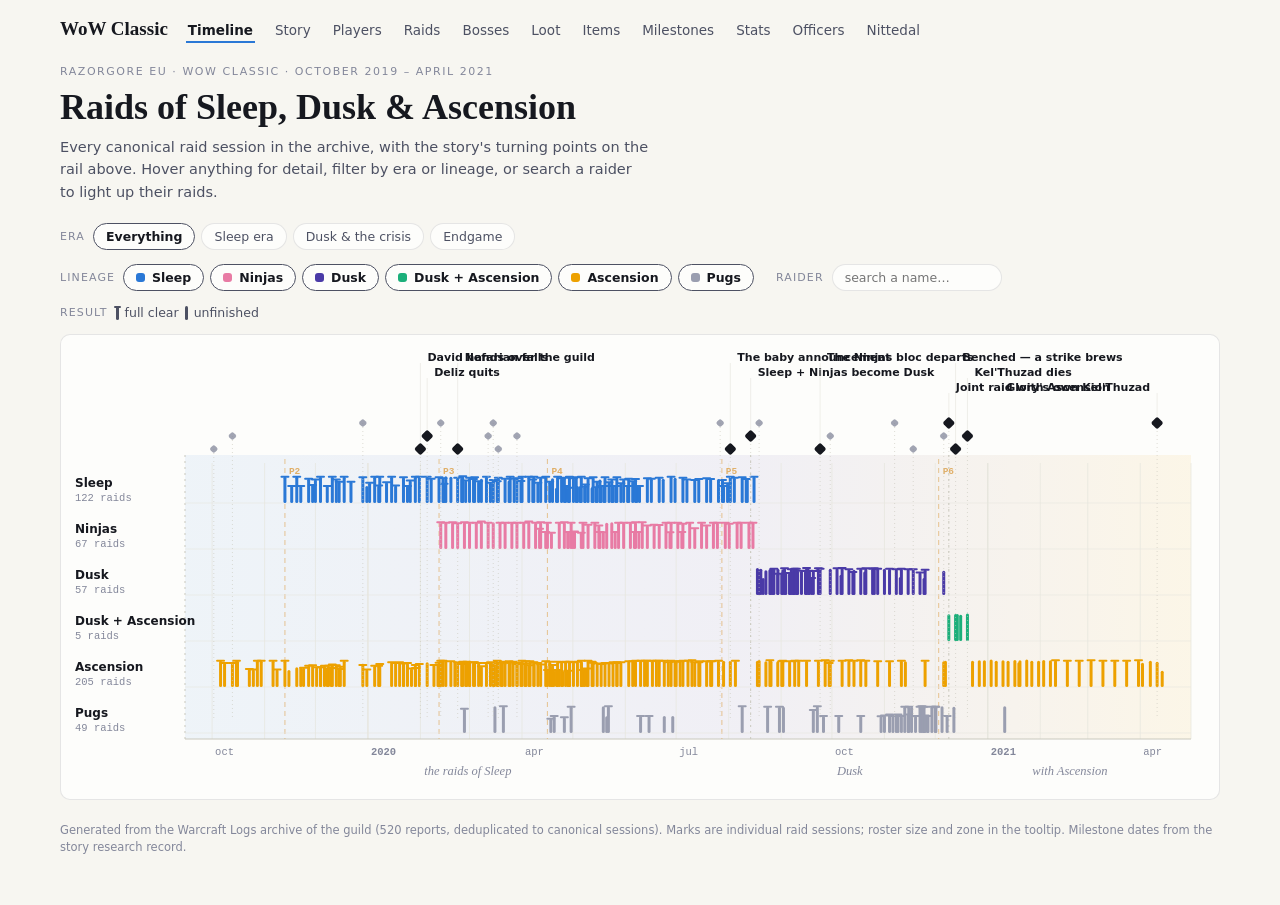
==== commit 00dea7f5: "Distinguish full raid clears (fixes #14) Co-authored-by: Copilot <223556219+Copilot@users.noreply.gi" ====
--- a/index.html
+++ b/index.html
@@ -6,6 +6,11 @@
 <title>Sleep — raids 2019–2021</title>
 <link rel="stylesheet" href="assets/site.css">
 <link rel="icon" href="data:image/svg+xml,<svg xmlns=%22http://www.w3.org/2000/svg%22 viewBox=%220 0 100 100%22><text y=%22.9em%22 font-size=%2290%22>🌙</text></svg>">
+<style>
+  .resultkey { display: inline-flex; align-items: center; gap: 6px; color: var(--ink-2); font-size: 12.5px; }
+  .resultmark { position: relative; width: 3px; height: 14px; display: inline-block; background: var(--ink-2); border-radius: 1.5px; }
+  .resultmark.clear::before { content: ""; position: absolute; left: -2px; top: 0; width: 7px; height: 2px; background: var(--ink-2); border-radius: 1px; }
+</style>
 <script src="assets/shared.js"></script>
 </head>
 <body>
@@ -36,6 +41,11 @@
       <datalist id="players"></datalist>
       <button class="chip" id="clearplayer" hidden>clear</button>
     </span>
+    <span class="chipgroup" aria-label="Raid result">
+      <span class="grouplabel">Result</span>
+      <span class="resultkey"><span class="resultmark clear"></span>full clear</span>
+      <span class="resultkey"><span class="resultmark"></span>unfinished</span>
+    </span>
   </div>
   <p id="playerline" style="margin:-6px 0 12px; font-size:13px; color:var(--ink-2);" hidden></p>
 
@@ -65,6 +75,7 @@
 renderNav("index.html");
 
 let SESSIONS = [];
+let FULL_CLEAR_IDS = new Set();
 let PLAYERS = new Map();
 let BIOS = null;
 let playerByLower = new Map();
@@ -212,6 +223,20 @@
       attrs["stroke-width"] = 7;
     }
     const mark = svgEl("rect", attrs, svg);
+    const fullClear = FULL_CLEAR_IDS.has(s.id);
+    if (fullClear) {
+      svgEl("line", {
+        x1: attrs.x - 2,
+        y1: attrs.y,
+        x2: attrs.x + 5,
+        y2: attrs.y,
+        stroke: LANE[s.identity].color,
+        "stroke-width": 2,
+        "stroke-linecap": "round",
+        "stroke-opacity": state === "attended" ? 1 : state === "missed" ? 0.75 : 0.07,
+        "pointer-events": "none",
+      }, svg);
+    }
     const hit = state === "missed"
       ? svgEl("rect", {
           x: attrs.x - 3, y: attrs.y - 3, width: 9, height: h + 6,
@@ -226,7 +251,7 @@
           ? ` · ${esc(playerName)} missed this one`
           : ` · outside ${esc(playerName)}'s time`;
     const html = `<div class="t-date">${s.date}</div><div class="t-title">${esc(s.zone)}</div>` +
-      `<div>${LANE[s.identity].label} · ${s.rosterCount} in the roster${withPlayer}</div>`;
+      `<div>${LANE[s.identity].label} · ${s.rosterCount} in the roster · ${fullClear ? "full clear" : "unfinished"}${withPlayer}</div>`;
     hit.addEventListener("mousemove", (evt) => showTip(html, evt));
     hit.addEventListener("mouseleave", hideTip);
     hit.style.cursor = "pointer";
@@ -340,6 +365,7 @@
   fetch("data/bios.json").then((response) => response.json()),
 ]).then(([data, bioData]) => {
   SESSIONS = data.sessions;
+  FULL_CLEAR_IDS = new Set(data.fullClears.map((clear) => clear.sessionId));
   BIOS = bioData.bios;
   PLAYERS = buildPlayerIndex(SESSIONS, 0);
   const eligible = [...PLAYERS.keys()].filter((name) => playerRaidIndices(name).length >= 5);
